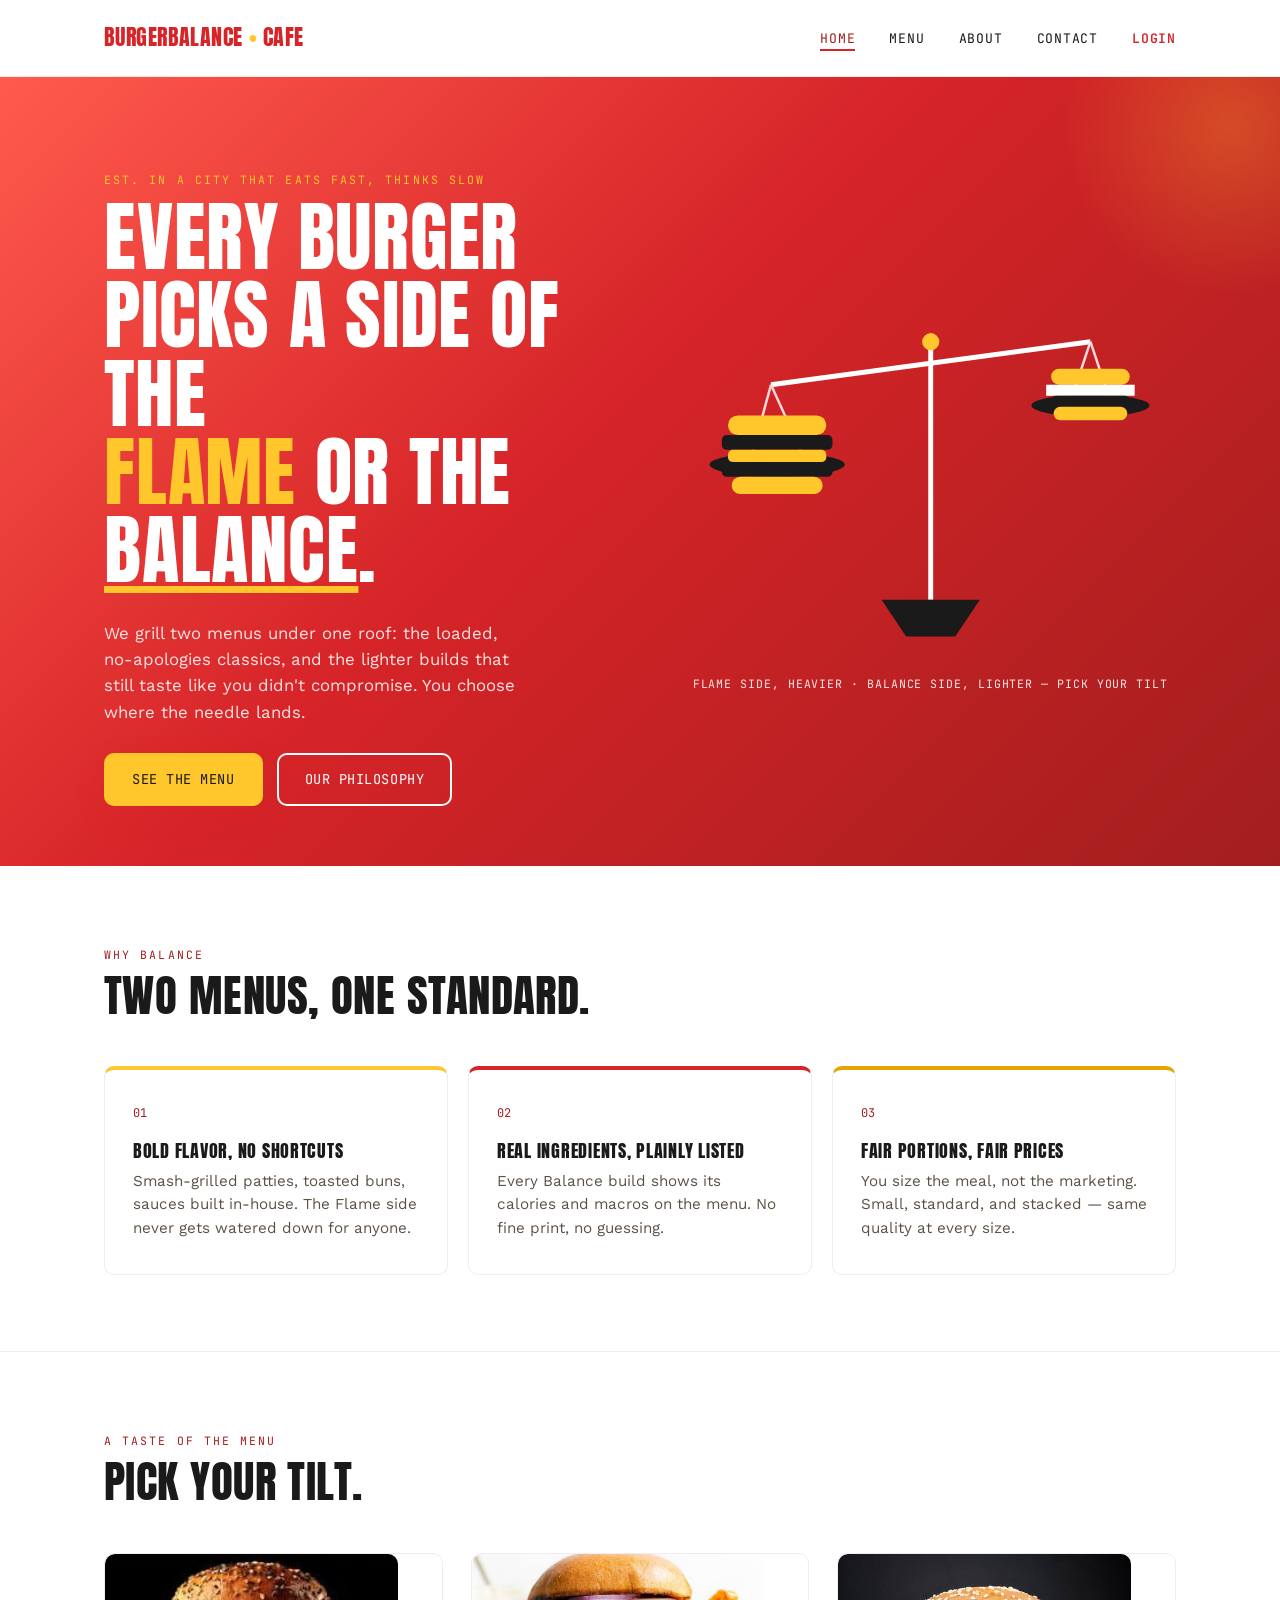
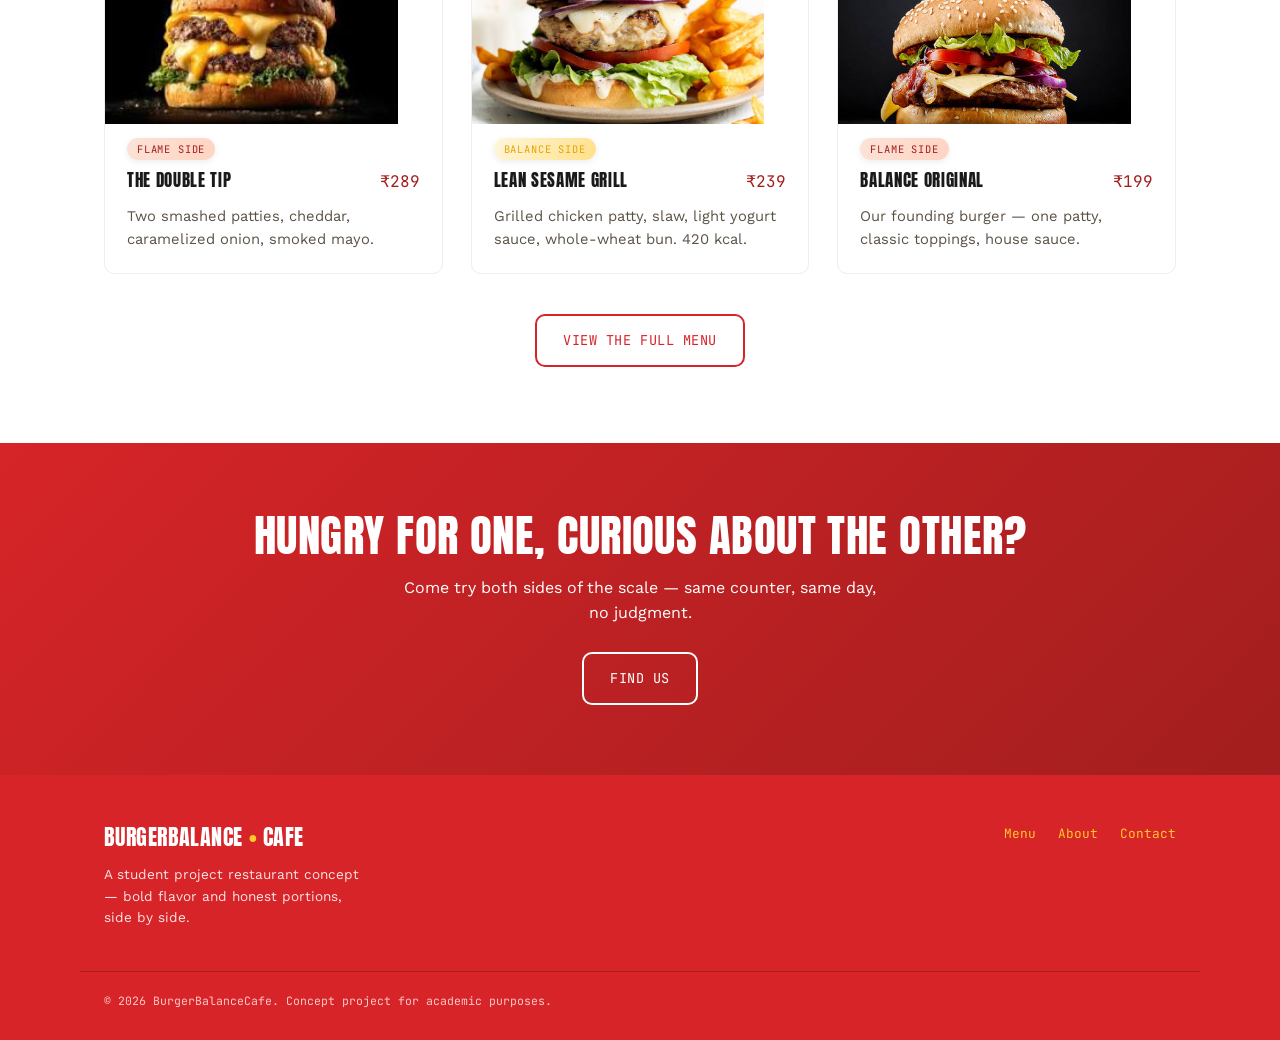
==== index.html @ 2a8407bd "Add files via upload" ====
<!DOCTYPE html>
<html lang="en">
<head>
<meta charset="UTF-8">
<meta name="viewport" content="width=device-width, initial-scale=1.0">
<title>BurgerBalanceCafe — Bold flavor, honest portions</title>
<meta name="description" content="BurgerBalanceCafe is a fast-food joint built on one idea: you shouldn't have to choose between a burger that hits hard and one that treats you right.">
<link rel="preconnect" href="https://fonts.googleapis.com">
<link href="https://fonts.googleapis.com/css2?family=Anton&family=Work+Sans:wght@400;500;600&family=JetBrains+Mono:wght@400;500&display=swap" rel="stylesheet">
<link rel="stylesheet" href="style.css">
</head>
<body>

<header class="site-header">
  <div class="wrap">
    <a href="index.html" class="logo">BURGERBALANCE<span class="dot">•</span>CAFE</a>
    <button class="nav-toggle" aria-label="Toggle menu" aria-expanded="false">
      <span></span><span></span><span></span>
    </button>
    <ul class="nav-links">
      <li><a href="index.html" aria-current="page">Home</a></li>
      <li><a href="menu.html">Menu</a></li>
      <li><a href="about.html">About</a></li>
      <li><a href="contact.html">Contact</a></li>
      <li><a href="login.html" class="nav-login">Login</a></li>
    </ul>
  </div>
</header>

<section class="hero">
  <div class="wrap">
    <div class="hero-copy">
      <span class="eyebrow">Est. in a city that eats fast, thinks slow</span>
      <h1>Every burger<br>picks a side of the<br><span class="flame-word">Flame</span> or the <span class="balance-word">Balance</span>.</h1>
      <p class="hero-sub">We grill two menus under one roof: the loaded, no-apologies classics, and the lighter builds that still taste like you didn't compromise. You choose where the needle lands.</p>
      <div class="hero-actions">
        <a href="menu.html" class="btn btn-flame">See the menu</a>
        <a href="about.html" class="btn btn-outline">Our philosophy</a>
      </div>
    </div>

    <div class="scale-figure">
      <svg viewBox="0 0 400 320" xmlns="http://www.w3.org/2000/svg" role="img" aria-label="Illustration of a balance scale weighing a loaded burger against a lighter, balanced burger">
        <!-- stand -->
        <line x1="200" y1="60" x2="200" y2="270" stroke="#FFFFFF" stroke-width="4"/>
        <polygon points="160,270 240,270 220,300 180,300" fill="#1A1A1A"/>
        <circle cx="200" cy="60" r="7" fill="#FFC72C"/>
        <!-- beam, tilted toward flame side -->
        <line x1="70" y1="95" x2="330" y2="60" stroke="#FFFFFF" stroke-width="4"/>
        <!-- left chains (flame, lower) -->
        <line x1="70" y1="95" x2="55" y2="150" stroke="#FFD9D9" stroke-width="2"/>
        <line x1="70" y1="95" x2="95" y2="150" stroke="#FFD9D9" stroke-width="2"/>
        <ellipse cx="75" cy="160" rx="55" ry="10" fill="#1A1A1A"/>
        <!-- flame burger stack -->
        <rect x="35" y="120" width="80" height="16" rx="8" fill="#FFC72C"/>
        <rect x="30" y="136" width="90" height="12" rx="4" fill="#1A1A1A"/>
        <rect x="35" y="148" width="80" height="10" rx="4" fill="#FFC72C"/>
        <rect x="30" y="158" width="90" height="12" rx="4" fill="#1A1A1A"/>
        <rect x="38" y="170" width="74" height="14" rx="7" fill="#FFC72C"/>

        <!-- right chains (balance, higher) -->
        <line x1="330" y1="60" x2="315" y2="105" stroke="#FFD9D9" stroke-width="2"/>
        <line x1="330" y1="60" x2="345" y2="105" stroke="#FFD9D9" stroke-width="2"/>
        <ellipse cx="330" cy="112" rx="48" ry="9" fill="#1A1A1A"/>
        <!-- balance burger, slimmer -->
        <rect x="298" y="82" width="64" height="13" rx="6.5" fill="#FFC72C"/>
        <rect x="294" y="95" width="72" height="9" fill="#FFFFFF"/>
        <rect x="298" y="104" width="64" height="9" rx="4" fill="#1A1A1A"/>
        <rect x="300" y="113" width="60" height="11" rx="5.5" fill="#FFC72C"/>
      </svg>
      <p class="scale-caption">Flame side, heavier · Balance side, lighter — pick your tilt</p>
    </div>
  </div>
</section>

<section class="section-cream">
  <div class="wrap">
    <div class="section-head">
      <span class="eyebrow">Why Balance</span>
      <h2>Two menus, one standard.</h2>
    </div>
    <div class="pillars">
      <div class="pillar">
        <span class="num">01</span>
        <h3>Bold flavor, no shortcuts</h3>
        <p>Smash-grilled patties, toasted buns, sauces built in-house. The Flame side never gets watered down for anyone.</p>
      </div>
      <div class="pillar">
        <span class="num">02</span>
        <h3>Real ingredients, plainly listed</h3>
        <p>Every Balance build shows its calories and macros on the menu. No fine print, no guessing.</p>
      </div>
      <div class="pillar">
        <span class="num">03</span>
        <h3>Fair portions, fair prices</h3>
        <p>You size the meal, not the marketing. Small, standard, and stacked — same quality at every size.</p>
      </div>
    </div>
  </div>
</section>

<section class="section-line">
  <div class="wrap">
    <div class="section-head">
      <span class="eyebrow">A taste of the menu</span>
      <h2>Pick your tilt.</h2>
    </div>
    <div class="menu-grid">
      <div class="dish">
        <img class="dish-img" src="double-tip.jpg" alt="The Double Tip">
      <span class="tag tag-flame">Flame side</span>
        <div class="dish-top"><h3>The Double Tip</h3><span class="dish-price">₹289</span></div>
        <p>Two smashed patties, cheddar, caramelized onion, smoked mayo.</p>
      </div>
      <div class="dish">
        <img class="dish-img" src="lean-sesame-grill.jpg" alt="Lean Sesame Grill">
      <span class="tag tag-balance">Balance side</span>
        <div class="dish-top"><h3>Lean Sesame Grill</h3><span class="dish-price">₹239</span></div>
        <p>Grilled chicken patty, slaw, light yogurt sauce, whole-wheat bun. 420 kcal.</p>
      </div>
      <div class="dish">
        <img class="dish-img" src="balance-original.jpg" alt="Balance Original">
      <span class="tag tag-flame">Flame side</span>
        <div class="dish-top"><h3>Balance Original</h3><span class="dish-price">₹199</span></div>
        <p>Our founding burger — one patty, classic toppings, house sauce.</p>
      </div>
    </div>
    <div style="margin-top:40px; text-align:center;">
      <a href="menu.html" class="btn btn-outline">View the full menu</a>
    </div>
  </div>
</section>

<section class="cta-band">
  <div class="wrap">
    <h2>Hungry for one, curious about the other?</h2>
    <p style="max-width:48ch; margin:0 auto 26px;">Come try both sides of the scale — same counter, same day, no judgment.</p>
    <a href="contact.html" class="btn btn-outline">Find us</a>
  </div>
</section>

<footer>
  <div class="wrap">
    <div>
      <a href="index.html" class="logo">BURGERBALANCE<span class="dot">•</span>CAFE</a>
      <p style="max-width:32ch; margin-top:10px; font-size:0.85rem;">A student project restaurant concept — bold flavor and honest portions, side by side.</p>
    </div>
    <ul class="foot-links">
      <li><a href="menu.html">Menu</a></li>
      <li><a href="about.html">About</a></li>
      <li><a href="contact.html">Contact</a></li>
    </ul>
  </div>
  <div class="wrap foot-bottom">© 2026 BurgerBalanceCafe. Concept project for academic purposes.</div>
</footer>

<script src="script.js"></script>
</body>
</html>
---- style.css ----
/* ==========================================================================
   BurgerBalanceCafe — Design tokens
   Concept: the brand lives in the tension between indulgence (Flame) and
   mindful eating (Balance). That tension is the signature visual motif —
   a tipping scale between a loaded burger and a balanced one.
   ========================================================================== */

:root {
  /* Color — red / yellow / white */
  --charcoal:      #1A1A1A;   /* near-black, used for text only */
  --cream:         #FFFFFF;   /* white background */
  --flame:         #D62428;   /* red — primary brand color */
  --flame-dark:    #A31E1E;   /* darker red for hover states */
  --flame-light:   #FF5A4D;   /* lighter red for gradients */
  --mustard:       #FFC72C;   /* yellow — secondary accent */
  --mustard-light: #FFE08A;   /* pale yellow for gradients */
  --balance-green: #E6A400;   /* deeper yellow/gold — Balance-side tag */
  --balance-light: #FFF6DC;   /* pale yellow — Balance-side tag background */
  --line:          #EEEEEE;   /* light gray hairline on white */
  --shadow-soft:   0 10px 30px rgba(214, 36, 40, 0.12);
  --shadow-lift:   0 16px 34px rgba(26, 26, 26, 0.14);

  /* Type */
  --font-display: "Anton", "Arial Narrow", sans-serif;
  --font-body: "Work Sans", "Segoe UI", sans-serif;
  --font-mono: "JetBrains Mono", monospace;

  /* Layout */
  --max-w: 1120px;
  --radius: 10px;
  --radius-sm: 6px;
}

* { box-sizing: border-box; }
html { scroll-behavior: smooth; }

body {
  margin: 0;
  font-family: var(--font-body);
  background: var(--cream);
  color: var(--charcoal);
  line-height: 1.55;
  -webkit-font-smoothing: antialiased;
}

img, svg { max-width: 100%; display: block; }
a { color: inherit; }

h1, h2, h3, .display {
  font-family: var(--font-display);
  text-transform: uppercase;
  letter-spacing: 0.01em;
  line-height: 1.02;
  margin: 0 0 0.4em;
  font-weight: 400;
}

h1 { font-size: clamp(2.6rem, 6vw, 5rem); }
h2 { font-size: clamp(1.8rem, 4vw, 2.8rem); }
h3 { font-size: 1.15rem; letter-spacing: 0.04em; }

p { margin: 0 0 1em; }

.eyebrow {
  font-family: var(--font-mono);
  font-size: 0.72rem;
  letter-spacing: 0.18em;
  text-transform: uppercase;
  color: var(--flame-dark);
  display: inline-block;
  margin-bottom: 0.8em;
}

.wrap {
  max-width: var(--max-w);
  margin: 0 auto;
  padding: 0 24px;
}

/* Buttons */
.btn {
  display: inline-flex;
  align-items: center;
  gap: 8px;
  font-family: var(--font-mono);
  font-size: 0.85rem;
  letter-spacing: 0.04em;
  text-transform: uppercase;
  text-decoration: none;
  padding: 14px 26px;
  border-radius: var(--radius);
  border: 2px solid transparent;
  cursor: pointer;
  transition: transform 0.18s ease, box-shadow 0.18s ease, background 0.18s ease, color 0.18s ease;
}
.btn-flame {
  background: linear-gradient(135deg, var(--flame-light), var(--flame));
  color: var(--cream);
  box-shadow: var(--shadow-soft);
}
.btn-flame:hover { background: linear-gradient(135deg, var(--flame), var(--flame-dark)); transform: translateY(-3px); box-shadow: var(--shadow-lift); }

.btn-outline {
  background: transparent;
  border-color: var(--flame);
  color: var(--flame);
}
.btn-outline:hover {
  background: var(--flame);
  color: var(--cream);
  transform: translateY(-3px);
  box-shadow: var(--shadow-soft);
}

/* ==========================================================================
   Header / nav
   ========================================================================== */

.site-header {
  position: sticky;
  top: 0;
  z-index: 50;
  background: var(--cream);
  border-bottom: 1px solid var(--line);
  transition: box-shadow 0.25s ease;
}
.site-header.scrolled { box-shadow: 0 6px 20px rgba(26, 26, 26, 0.08); }

.site-header .wrap {
  display: flex;
  align-items: center;
  justify-content: space-between;
  height: 76px;
}

.logo {
  font-family: var(--font-display);
  font-size: 1.35rem;
  text-transform: uppercase;
  letter-spacing: 0.02em;
  text-decoration: none;
  color: var(--flame);
  display: flex;
  align-items: baseline;
  gap: 6px;
}
.logo .dot { color: var(--mustard); }

.nav-links {
  display: flex;
  gap: 34px;
  list-style: none;
  margin: 0;
  padding: 0;
}
.nav-links a {
  font-family: var(--font-mono);
  font-size: 0.82rem;
  letter-spacing: 0.06em;
  text-transform: uppercase;
  text-decoration: none;
  position: relative;
  padding-bottom: 4px;
}
.nav-links a::after {
  content: "";
  position: absolute;
  left: 0; bottom: 0;
  width: 0; height: 2px;
  background: var(--flame);
  transition: width 0.2s ease;
}
.nav-links a:hover::after,
.nav-links a[aria-current="page"]::after { width: 100%; }
.nav-links a[aria-current="page"] { color: var(--flame-dark); }

.nav-links a.nav-login {
  color: var(--flame);
  font-weight: 600;
}
.nav-links a.nav-login::after { background: var(--flame); }

.nav-toggle {
  display: none;
  background: none;
  border: none;
  cursor: pointer;
  flex-direction: column;
  gap: 5px;
  padding: 8px;
}
.nav-toggle span {
  width: 24px; height: 2px;
  background: var(--charcoal);
  display: block;
}

@media (max-width: 760px) {
  .nav-toggle { display: flex; }
  .nav-links {
    position: absolute;
    top: 76px; left: 0; right: 0;
    background: var(--cream);
    flex-direction: column;
    gap: 0;
    border-bottom: 1px solid var(--line);
    max-height: 0;
    overflow: hidden;
    transition: max-height 0.25s ease;
  }
  .nav-links.open { max-height: 300px; }
  .nav-links li { border-top: 1px solid var(--line); }
  .nav-links a { display: block; padding: 16px 24px; }
}

/* ==========================================================================
   Hero + Balance Scale signature
   ========================================================================== */

.hero {
  background: linear-gradient(135deg, var(--flame-light) 0%, var(--flame) 45%, var(--flame-dark) 100%);
  color: var(--cream);
  padding: 90px 0 60px;
  overflow: hidden;
  position: relative;
}
.hero::before {
  content: "";
  position: absolute;
  top: -120px; right: -120px;
  width: 340px; height: 340px;
  background: radial-gradient(circle, rgba(255, 199, 44, 0.25), transparent 70%);
  pointer-events: none;
}
.hero .wrap {
  display: grid;
  grid-template-columns: 1.1fr 1fr;
  gap: 40px;
  align-items: center;
}
.hero-copy .eyebrow { color: var(--mustard); }
.hero h1 { color: var(--cream); }
.hero h1 .flame-word { color: var(--mustard); }
.hero h1 .balance-word { color: var(--cream); text-decoration: underline; text-decoration-color: var(--mustard); }
.hero-sub {
  max-width: 42ch;
  color: #FFE3E3;
  font-size: 1.05rem;
}
.hero-actions { display: flex; gap: 14px; margin-top: 28px; flex-wrap: wrap; }
.hero-actions .btn-flame { background: var(--mustard); color: var(--charcoal); }
.hero-actions .btn-flame:hover { background: #E6B326; }
.hero-actions .btn-outline { border-color: var(--cream); color: var(--cream); }
.hero-actions .btn-outline:hover { background: var(--cream); color: var(--flame); }

.scale-figure { position: relative; animation: float 5s ease-in-out infinite; }
@keyframes float {
  0%, 100% { transform: translateY(0); }
  50% { transform: translateY(-10px); }
}
.scale-caption {
  font-family: var(--font-mono);
  font-size: 0.72rem;
  letter-spacing: 0.08em;
  text-transform: uppercase;
  text-align: center;
  color: #FFE3E3;
  margin-top: 14px;
}

@media (max-width: 820px) {
  .hero .wrap { grid-template-columns: 1fr; }
  .scale-figure { order: -1; max-width: 320px; margin: 0 auto; }
}

/* ==========================================================================
   Sections
   ========================================================================== */

section { padding: 76px 0; }
.section-cream { background: var(--cream); }
.section-line { border-top: 1px solid var(--line); }

.section-head { max-width: 60ch; margin-bottom: 48px; }

.pillars {
  display: grid;
  grid-template-columns: repeat(3, 1fr);
  gap: 20px;
}
.pillar {
  background: var(--cream);
  padding: 34px 28px;
  border: 1px solid var(--line);
  border-top: 4px solid var(--mustard);
  border-radius: var(--radius);
  transition: transform 0.2s ease, box-shadow 0.2s ease, border-color 0.2s ease;
}
.pillar:nth-child(2) { border-top-color: var(--flame); }
.pillar:nth-child(3) { border-top-color: var(--balance-green); }
.pillar:hover { transform: translateY(-6px); box-shadow: var(--shadow-lift); }
.pillar .num {
  font-family: var(--font-mono);
  font-size: 0.75rem;
  color: var(--flame-dark);
  margin-bottom: 18px;
  display: block;
}
.pillar h3 { margin-bottom: 10px; }
.pillar p { color: #5B5245; font-size: 0.95rem; margin: 0; }

@media (max-width: 760px) {
  .pillars { grid-template-columns: 1fr; }
}

/* Menu preview / cards */
.menu-grid {
  display: grid;
  grid-template-columns: repeat(3, 1fr);
  gap: 28px;
}
@media (max-width: 900px) { .menu-grid { grid-template-columns: repeat(2, 1fr); } }
@media (max-width: 600px) { .menu-grid { grid-template-columns: 1fr; } }

.dish {
  border: 1px solid var(--line);
  padding: 22px;
  background: var(--cream);
  display: flex;
  flex-direction: column;
  gap: 10px;
  border-radius: var(--radius);
  overflow: hidden;
  transition: transform 0.2s ease, box-shadow 0.2s ease;
}
.dish:hover { transform: translateY(-6px); box-shadow: var(--shadow-lift); }
.dish-img {
  height: 170px;
  object-fit: cover;
  border-radius: var(--radius) var(--radius) 0 0;
  margin: -22px -22px 4px;
  width: calc(100% + 44px);
}
.dish-top { display: flex; justify-content: space-between; align-items: baseline; gap: 10px; }
.dish-top h3 { margin: 0; font-size: 1.05rem; }
.dish-price {
  font-family: var(--font-mono);
  color: var(--flame-dark);
  white-space: nowrap;
}
.dish p { color: #5B5245; font-size: 0.92rem; margin: 0; }
.tag {
  display: inline-block;
  font-family: var(--font-mono);
  font-size: 0.65rem;
  letter-spacing: 0.08em;
  text-transform: uppercase;
  padding: 3px 10px;
  border-radius: 999px;
  width: fit-content;
  box-shadow: 0 2px 6px rgba(26, 26, 26, 0.08);
}
.tag-flame { background: linear-gradient(120deg, #FBE3D8, #FFD3C2); color: var(--flame-dark); }
.tag-balance { background: linear-gradient(120deg, var(--balance-light), var(--mustard-light)); color: var(--balance-green); }

.menu-category { margin-bottom: 54px; }
.menu-category:last-child { margin-bottom: 0; }
.menu-category-head {
  display: flex;
  align-items: baseline;
  gap: 16px;
  margin-bottom: 24px;
  border-bottom: 2px solid var(--flame);
  padding-bottom: 10px;
}
.menu-category-head h2 { margin: 0; }
.menu-category-head span {
  font-family: var(--font-mono);
  font-size: 0.78rem;
  color: #8A8071;
}

/* CTA band */
.cta-band {
  background: linear-gradient(135deg, var(--flame), var(--flame-dark));
  color: var(--cream);
  text-align: center;
  padding: 70px 0;
}
.cta-band h2 { color: var(--cream); }
.cta-band .btn-outline { border-color: var(--cream); color: var(--cream); }
.cta-band .btn-outline:hover { background: var(--cream); color: var(--flame); }

/* About page bits */
.story-grid {
  display: grid;
  grid-template-columns: 1fr 1fr;
  gap: 56px;
  align-items: start;
}
@media (max-width: 800px) { .story-grid { grid-template-columns: 1fr; } }

.values-list { list-style: none; margin: 0; padding: 0; }
.values-list li {
  padding: 18px 0;
  border-top: 1px solid var(--line);
  display: grid;
  grid-template-columns: 90px 1fr;
  gap: 18px;
}
.values-list li:last-child { border-bottom: 1px solid var(--line); }
.values-list .v-label {
  font-family: var(--font-mono);
  font-size: 0.72rem;
  letter-spacing: 0.06em;
  text-transform: uppercase;
  color: var(--flame-dark);
}

.timeline { list-style: none; margin: 0; padding: 0; }
.timeline li {
  display: grid;
  grid-template-columns: 70px 1fr;
  gap: 18px;
  padding: 16px 0;
  border-top: 1px solid var(--line);
}
.timeline .yr { font-family: var(--font-mono); color: #8A8071; }

/* Contact page */
.contact-grid {
  display: grid;
  grid-template-columns: 1fr 1.2fr;
  gap: 56px;
}
@media (max-width: 800px) { .contact-grid { grid-template-columns: 1fr; } }

.info-block { margin-bottom: 28px; }
.info-block h3 { margin-bottom: 8px; }
.info-block p { color: #5B5245; margin: 0; }

.field { margin-bottom: 20px; }
.field label {
  display: block;
  font-family: var(--font-mono);
  font-size: 0.72rem;
  letter-spacing: 0.06em;
  text-transform: uppercase;
  margin-bottom: 8px;
  color: var(--charcoal);
}
.field input,
.field textarea {
  width: 100%;
  padding: 12px 14px;
  border: 1px solid var(--line);
  background: #fff;
  font-family: var(--font-body);
  font-size: 0.95rem;
  border-radius: var(--radius-sm);
  transition: box-shadow 0.2s ease, border-color 0.2s ease;
}
.field input:focus,
.field textarea:focus {
  outline: none;
  border-color: var(--flame);
  box-shadow: 0 0 0 4px rgba(214, 36, 40, 0.12);
}
.field textarea { resize: vertical; min-height: 130px; }
.form-note {
  font-family: var(--font-mono);
  font-size: 0.78rem;
  margin-top: 14px;
  min-height: 1.2em;
}
.form-note.ok { color: var(--balance-green); }
.form-note.err { color: var(--flame-dark); }

.map-lines {
  border: 1px dashed #D8CFC0;
  border-radius: var(--radius);
  padding: 40px 24px;
  text-align: center;
  color: #8A8071;
  font-family: var(--font-mono);
  font-size: 0.8rem;
  background: var(--balance-light);
}

/* Login page */
.auth-wrap {
  max-width: 420px;
  margin: 0 auto;
}
.auth-card {
  border: 1px solid var(--line);
  padding: 40px 32px;
  background: var(--cream);
  border-radius: var(--radius);
  box-shadow: var(--shadow-soft);
}
.auth-card h1 { font-size: 1.9rem; margin-bottom: 10px; }
.auth-card .hero-sub {
  color: #5B5245;
  font-size: 0.95rem;
  max-width: none;
}
.auth-card .btn { width: 100%; justify-content: center; margin-top: 6px; }
.field-row {
  display: flex;
  align-items: center;
  justify-content: space-between;
  margin-bottom: 20px;
}
.field-row label {
  font-family: var(--font-mono);
  font-size: 0.78rem;
  color: #5B5245;
  display: flex;
  align-items: center;
  gap: 8px;
}
.field-row a {
  font-family: var(--font-mono);
  font-size: 0.78rem;
  color: var(--flame-dark);
  text-decoration: none;
}
.field-row a:hover { text-decoration: underline; }
.auth-switch {
  text-align: center;
  margin-top: 22px;
  font-family: var(--font-mono);
  font-size: 0.82rem;
  color: #5B5245;
}
.auth-switch a { color: var(--flame-dark); text-decoration: none; font-weight: 600; }
.auth-switch a:hover { text-decoration: underline; }

/* ==========================================================================
   Footer
   ========================================================================== */

footer {
  background: var(--flame);
  color: #FFE3E3;
  padding: 46px 0 30px;
}
footer .wrap {
  display: flex;
  justify-content: space-between;
  flex-wrap: wrap;
  gap: 24px;
}
footer .logo { color: var(--cream); }
footer .foot-links { list-style: none; display: flex; gap: 22px; padding: 0; margin: 0; }
footer .foot-links a { text-decoration: none; font-family: var(--font-mono); font-size: 0.8rem; color: var(--mustard); }
footer .foot-bottom {
  margin-top: 30px;
  padding-top: 20px;
  border-top: 1px solid #A31E1E;
  font-family: var(--font-mono);
  font-size: 0.72rem;
  color: #FFC7C7;
}

/* Scroll-reveal animation */
.reveal { opacity: 0; transform: translateY(18px); transition: opacity 0.5s ease, transform 0.5s ease; }
.reveal-in { opacity: 1; transform: translateY(0); }

/* Reduced motion */
@media (prefers-reduced-motion: reduce) {
  * { transition: none !important; scroll-behavior: auto !important; animation: none !important; }
  .reveal { opacity: 1; transform: none; }
}
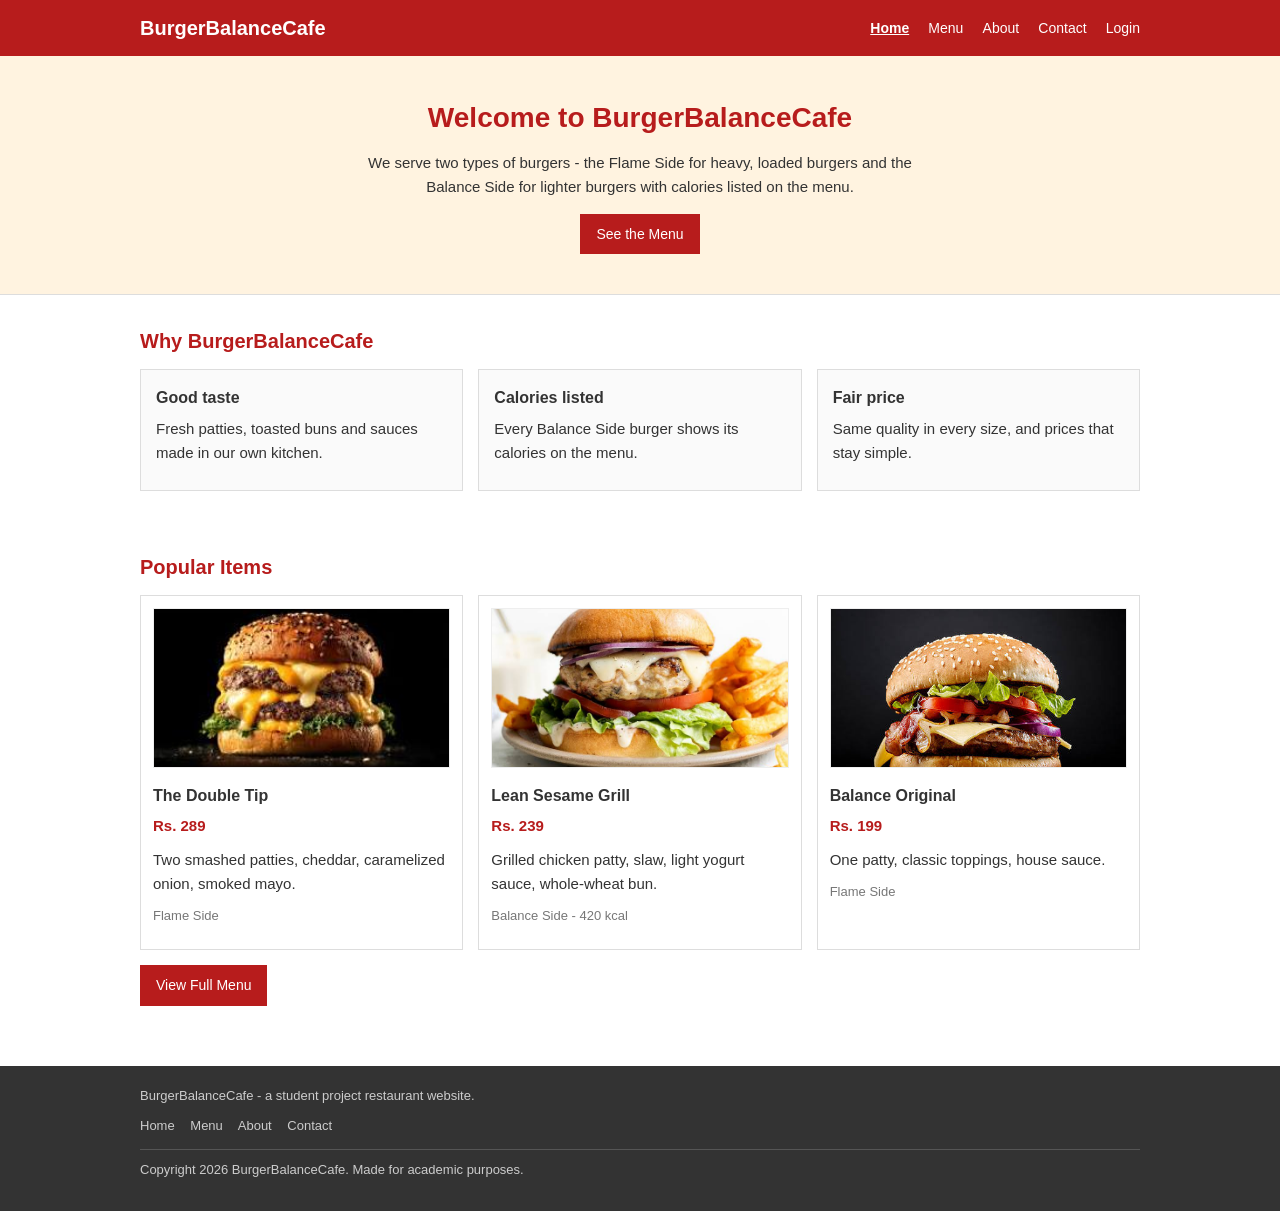
==== commit 923c0902: "Add files via upload" ====
--- a/index.html
+++ b/index.html
@@ -3,155 +3,418 @@
 <head>
 <meta charset="UTF-8">
 <meta name="viewport" content="width=device-width, initial-scale=1.0">
-<title>BurgerBalanceCafe — Bold flavor, honest portions</title>
-<meta name="description" content="BurgerBalanceCafe is a fast-food joint built on one idea: you shouldn't have to choose between a burger that hits hard and one that treats you right.">
-<link rel="preconnect" href="https://fonts.googleapis.com">
-<link href="https://fonts.googleapis.com/css2?family=Anton&family=Work+Sans:wght@400;500;600&family=JetBrains+Mono:wght@400;500&display=swap" rel="stylesheet">
-<link rel="stylesheet" href="style.css">
+<title>BurgerBalanceCafe - Home</title>
+<style>
+/* BurgerBalanceCafe - stylesheet */
+
+* {
+  margin: 0;
+  padding: 0;
+  box-sizing: border-box;
+}
+
+body {
+  font-family: Arial, Helvetica, sans-serif;
+  font-size: 15px;
+  color: #333;
+  background-color: #fff;
+  line-height: 1.6;
+}
+
+.container {
+  width: 90%;
+  max-width: 1000px;
+  margin: 0 auto;
+}
+
+/* Header */
+header {
+  background-color: #b71c1c;
+  padding: 12px 0;
+}
+
+header .container {
+  display: flex;
+  justify-content: space-between;
+  align-items: center;
+  flex-wrap: wrap;
+}
+
+.logo {
+  color: #fff;
+  font-size: 20px;
+  font-weight: bold;
+  text-decoration: none;
+}
+
+nav ul {
+  list-style: none;
+}
+
+nav ul li {
+  display: inline-block;
+  margin-left: 15px;
+}
+
+nav ul li a {
+  color: #fff;
+  text-decoration: none;
+  font-size: 14px;
+}
+
+nav ul li a:hover {
+  text-decoration: underline;
+}
+
+nav ul li a.active {
+  font-weight: bold;
+  text-decoration: underline;
+}
+
+/* Page title */
+.page-title {
+  background-color: #f2f2f2;
+  padding: 25px 0;
+  border-bottom: 1px solid #ddd;
+}
+
+.page-title h1 {
+  font-size: 26px;
+  color: #b71c1c;
+}
+
+.page-title p {
+  margin-top: 6px;
+  font-size: 14px;
+}
+
+/* Sections */
+section {
+  padding: 30px 0;
+}
+
+h2 {
+  font-size: 20px;
+  color: #b71c1c;
+  margin-bottom: 12px;
+}
+
+h3 {
+  font-size: 16px;
+  margin-bottom: 6px;
+}
+
+p {
+  margin-bottom: 10px;
+}
+
+/* Home banner */
+.banner {
+  background-color: #fff3e0;
+  padding: 40px 0;
+  text-align: center;
+  border-bottom: 1px solid #ddd;
+}
+
+.banner h1 {
+  font-size: 28px;
+  color: #b71c1c;
+  margin-bottom: 10px;
+}
+
+.banner p {
+  max-width: 600px;
+  margin: 0 auto 15px auto;
+}
+
+/* Buttons */
+.btn {
+  display: inline-block;
+  background-color: #b71c1c;
+  color: #fff;
+  padding: 9px 16px;
+  border: none;
+  text-decoration: none;
+  font-size: 14px;
+  cursor: pointer;
+  font-family: Arial, Helvetica, sans-serif;
+}
+
+.btn:hover {
+  background-color: #8e1616;
+}
+
+/* Boxes (why us section) */
+.boxes {
+  display: flex;
+  flex-wrap: wrap;
+  gap: 15px;
+}
+
+.box {
+  flex: 1 1 250px;
+  border: 1px solid #ddd;
+  padding: 15px;
+  background-color: #fafafa;
+}
+
+/* Menu items */
+.items {
+  display: flex;
+  flex-wrap: wrap;
+  gap: 15px;
+}
+
+.item {
+  flex: 1 1 280px;
+  border: 1px solid #ddd;
+  padding: 12px;
+  background-color: #fff;
+}
+
+.item img {
+  width: 100%;
+  height: 160px;
+  object-fit: cover;
+  border: 1px solid #eee;
+  margin-bottom: 8px;
+}
+
+.item .price {
+  color: #b71c1c;
+  font-weight: bold;
+}
+
+.item .info {
+  font-size: 13px;
+  color: #777;
+}
+
+.sub-heading {
+  border-bottom: 1px solid #ddd;
+  padding-bottom: 6px;
+  margin-bottom: 15px;
+}
+
+/* Tables and lists */
+ul.simple-list {
+  margin-left: 20px;
+  margin-bottom: 10px;
+}
+
+/* Contact */
+.two-column {
+  display: flex;
+  flex-wrap: wrap;
+  gap: 25px;
+}
+
+.two-column > div {
+  flex: 1 1 300px;
+}
+
+.map-box {
+  border: 1px dashed #bbb;
+  background-color: #fafafa;
+  padding: 30px 10px;
+  text-align: center;
+  font-size: 13px;
+  color: #888;
+}
+
+/* Forms */
+form label {
+  display: block;
+  margin-bottom: 4px;
+  font-size: 14px;
+}
+
+form input[type="text"],
+form input[type="email"],
+form input[type="tel"],
+form input[type="password"],
+form textarea {
+  width: 100%;
+  padding: 8px;
+  border: 1px solid #ccc;
+  font-family: Arial, Helvetica, sans-serif;
+  font-size: 14px;
+  margin-bottom: 12px;
+}
+
+form textarea {
+  height: 110px;
+}
+
+.form-box {
+  border: 1px solid #ddd;
+  padding: 20px;
+  max-width: 420px;
+  background-color: #fafafa;
+}
+
+.form-note {
+  font-size: 13px;
+  margin-top: 10px;
+}
+
+.form-note.ok {
+  color: #2e7d32;
+}
+
+.form-note.err {
+  color: #b71c1c;
+}
+
+.form-row {
+  display: flex;
+  justify-content: space-between;
+  align-items: center;
+  font-size: 13px;
+  margin-bottom: 12px;
+}
+
+.form-row a {
+  color: #b71c1c;
+}
+
+.small-text {
+  font-size: 13px;
+  margin-top: 12px;
+}
+
+.small-text a {
+  color: #b71c1c;
+}
+
+/* Footer */
+footer {
+  background-color: #333;
+  color: #ccc;
+  padding: 20px 0;
+  font-size: 13px;
+  margin-top: 20px;
+}
+
+footer a {
+  color: #ccc;
+  text-decoration: none;
+  margin-right: 12px;
+}
+
+footer a:hover {
+  text-decoration: underline;
+}
+
+.copyright {
+  border-top: 1px solid #555;
+  margin-top: 12px;
+  padding-top: 10px;
+}
+
+/* Small screens */
+@media (max-width: 600px) {
+  header .container {
+    display: block;
+    text-align: center;
+  }
+
+  nav ul {
+    margin-top: 10px;
+  }
+
+  nav ul li {
+    margin: 0 8px;
+  }
+}
+</style>
 </head>
 <body>
 
-<header class="site-header">
-  <div class="wrap">
-    <a href="index.html" class="logo">BURGERBALANCE<span class="dot">•</span>CAFE</a>
-    <button class="nav-toggle" aria-label="Toggle menu" aria-expanded="false">
-      <span></span><span></span><span></span>
-    </button>
-    <ul class="nav-links">
-      <li><a href="index.html" aria-current="page">Home</a></li>
-      <li><a href="menu.html">Menu</a></li>
-      <li><a href="about.html">About</a></li>
-      <li><a href="contact.html">Contact</a></li>
-      <li><a href="login.html" class="nav-login">Login</a></li>
-    </ul>
+<header>
+  <div class="container">
+    <a href="index.html" class="logo">BurgerBalanceCafe</a>
+    <nav>
+      <ul>
+        <li><a href="index.html" class="active">Home</a></li>
+        <li><a href="menu.html">Menu</a></li>
+        <li><a href="about.html">About</a></li>
+        <li><a href="contact.html">Contact</a></li>
+        <li><a href="login.html" class="nav-login">Login</a></li>
+      </ul>
+    </nav>
   </div>
 </header>
 
-<section class="hero">
-  <div class="wrap">
-    <div class="hero-copy">
-      <span class="eyebrow">Est. in a city that eats fast, thinks slow</span>
-      <h1>Every burger<br>picks a side of the<br><span class="flame-word">Flame</span> or the <span class="balance-word">Balance</span>.</h1>
-      <p class="hero-sub">We grill two menus under one roof: the loaded, no-apologies classics, and the lighter builds that still taste like you didn't compromise. You choose where the needle lands.</p>
-      <div class="hero-actions">
-        <a href="menu.html" class="btn btn-flame">See the menu</a>
-        <a href="about.html" class="btn btn-outline">Our philosophy</a>
-      </div>
-    </div>
-
-    <div class="scale-figure">
-      <svg viewBox="0 0 400 320" xmlns="http://www.w3.org/2000/svg" role="img" aria-label="Illustration of a balance scale weighing a loaded burger against a lighter, balanced burger">
-        <!-- stand -->
-        <line x1="200" y1="60" x2="200" y2="270" stroke="#FFFFFF" stroke-width="4"/>
-        <polygon points="160,270 240,270 220,300 180,300" fill="#1A1A1A"/>
-        <circle cx="200" cy="60" r="7" fill="#FFC72C"/>
-        <!-- beam, tilted toward flame side -->
-        <line x1="70" y1="95" x2="330" y2="60" stroke="#FFFFFF" stroke-width="4"/>
-        <!-- left chains (flame, lower) -->
-        <line x1="70" y1="95" x2="55" y2="150" stroke="#FFD9D9" stroke-width="2"/>
-        <line x1="70" y1="95" x2="95" y2="150" stroke="#FFD9D9" stroke-width="2"/>
-        <ellipse cx="75" cy="160" rx="55" ry="10" fill="#1A1A1A"/>
-        <!-- flame burger stack -->
-        <rect x="35" y="120" width="80" height="16" rx="8" fill="#FFC72C"/>
-        <rect x="30" y="136" width="90" height="12" rx="4" fill="#1A1A1A"/>
-        <rect x="35" y="148" width="80" height="10" rx="4" fill="#FFC72C"/>
-        <rect x="30" y="158" width="90" height="12" rx="4" fill="#1A1A1A"/>
-        <rect x="38" y="170" width="74" height="14" rx="7" fill="#FFC72C"/>
-
-        <!-- right chains (balance, higher) -->
-        <line x1="330" y1="60" x2="315" y2="105" stroke="#FFD9D9" stroke-width="2"/>
-        <line x1="330" y1="60" x2="345" y2="105" stroke="#FFD9D9" stroke-width="2"/>
-        <ellipse cx="330" cy="112" rx="48" ry="9" fill="#1A1A1A"/>
-        <!-- balance burger, slimmer -->
-        <rect x="298" y="82" width="64" height="13" rx="6.5" fill="#FFC72C"/>
-        <rect x="294" y="95" width="72" height="9" fill="#FFFFFF"/>
-        <rect x="298" y="104" width="64" height="9" rx="4" fill="#1A1A1A"/>
-        <rect x="300" y="113" width="60" height="11" rx="5.5" fill="#FFC72C"/>
-      </svg>
-      <p class="scale-caption">Flame side, heavier · Balance side, lighter — pick your tilt</p>
+<div class="banner">
+  <div class="container">
+    <h1>Welcome to BurgerBalanceCafe</h1>
+    <p>We serve two types of burgers - the Flame Side for heavy, loaded burgers and the Balance Side for lighter burgers with calories listed on the menu.</p>
+    <a href="menu.html" class="btn">See the Menu</a>
+  </div>
+</div>
+
+<section>
+  <div class="container">
+    <h2>Why BurgerBalanceCafe</h2>
+    <div class="boxes">
+      <div class="box">
+        <h3>Good taste</h3>
+        <p>Fresh patties, toasted buns and sauces made in our own kitchen.</p>
+      </div>
+      <div class="box">
+        <h3>Calories listed</h3>
+        <p>Every Balance Side burger shows its calories on the menu.</p>
+      </div>
+      <div class="box">
+        <h3>Fair price</h3>
+        <p>Same quality in every size, and prices that stay simple.</p>
+      </div>
     </div>
   </div>
 </section>
 
-<section class="section-cream">
-  <div class="wrap">
-    <div class="section-head">
-      <span class="eyebrow">Why Balance</span>
-      <h2>Two menus, one standard.</h2>
+<section>
+  <div class="container">
+    <h2>Popular Items</h2>
+    <div class="items">
+      <div class="item">
+        <img src="double-tip.jpg" alt="The Double Tip">
+        <h3>The Double Tip</h3>
+        <p class="price">Rs. 289</p>
+        <p>Two smashed patties, cheddar, caramelized onion, smoked mayo.</p>
+        <p class="info">Flame Side</p>
+      </div>
+      <div class="item">
+        <img src="lean-sesame-grill.jpg" alt="Lean Sesame Grill">
+        <h3>Lean Sesame Grill</h3>
+        <p class="price">Rs. 239</p>
+        <p>Grilled chicken patty, slaw, light yogurt sauce, whole-wheat bun.</p>
+        <p class="info">Balance Side - 420 kcal</p>
+      </div>
+      <div class="item">
+        <img src="balance-original.jpg" alt="Balance Original">
+        <h3>Balance Original</h3>
+        <p class="price">Rs. 199</p>
+        <p>One patty, classic toppings, house sauce.</p>
+        <p class="info">Flame Side</p>
+      </div>
     </div>
-    <div class="pillars">
-      <div class="pillar">
-        <span class="num">01</span>
-        <h3>Bold flavor, no shortcuts</h3>
-        <p>Smash-grilled patties, toasted buns, sauces built in-house. The Flame side never gets watered down for anyone.</p>
-      </div>
-      <div class="pillar">
-        <span class="num">02</span>
-        <h3>Real ingredients, plainly listed</h3>
-        <p>Every Balance build shows its calories and macros on the menu. No fine print, no guessing.</p>
-      </div>
-      <div class="pillar">
-        <span class="num">03</span>
-        <h3>Fair portions, fair prices</h3>
-        <p>You size the meal, not the marketing. Small, standard, and stacked — same quality at every size.</p>
-      </div>
-    </div>
+    <p style="margin-top:15px;"><a href="menu.html" class="btn">View Full Menu</a></p>
   </div>
 </section>
 
-<section class="section-line">
-  <div class="wrap">
-    <div class="section-head">
-      <span class="eyebrow">A taste of the menu</span>
-      <h2>Pick your tilt.</h2>
-    </div>
-    <div class="menu-grid">
-      <div class="dish">
-        <img class="dish-img" src="double-tip.jpg" alt="The Double Tip">
-      <span class="tag tag-flame">Flame side</span>
-        <div class="dish-top"><h3>The Double Tip</h3><span class="dish-price">₹289</span></div>
-        <p>Two smashed patties, cheddar, caramelized onion, smoked mayo.</p>
-      </div>
-      <div class="dish">
-        <img class="dish-img" src="lean-sesame-grill.jpg" alt="Lean Sesame Grill">
-      <span class="tag tag-balance">Balance side</span>
-        <div class="dish-top"><h3>Lean Sesame Grill</h3><span class="dish-price">₹239</span></div>
-        <p>Grilled chicken patty, slaw, light yogurt sauce, whole-wheat bun. 420 kcal.</p>
-      </div>
-      <div class="dish">
-        <img class="dish-img" src="balance-original.jpg" alt="Balance Original">
-      <span class="tag tag-flame">Flame side</span>
-        <div class="dish-top"><h3>Balance Original</h3><span class="dish-price">₹199</span></div>
-        <p>Our founding burger — one patty, classic toppings, house sauce.</p>
-      </div>
-    </div>
-    <div style="margin-top:40px; text-align:center;">
-      <a href="menu.html" class="btn btn-outline">View the full menu</a>
-    </div>
+<footer>
+  <div class="container">
+    <p>BurgerBalanceCafe - a student project restaurant website.</p>
+    <p>
+      <a href="index.html">Home</a>
+      <a href="menu.html">Menu</a>
+      <a href="about.html">About</a>
+      <a href="contact.html">Contact</a>
+    </p>
+    <p class="copyright">Copyright 2026 BurgerBalanceCafe. Made for academic purposes.</p>
   </div>
-</section>
-
-<section class="cta-band">
-  <div class="wrap">
-    <h2>Hungry for one, curious about the other?</h2>
-    <p style="max-width:48ch; margin:0 auto 26px;">Come try both sides of the scale — same counter, same day, no judgment.</p>
-    <a href="contact.html" class="btn btn-outline">Find us</a>
-  </div>
-</section>
-
-<footer>
-  <div class="wrap">
-    <div>
-      <a href="index.html" class="logo">BURGERBALANCE<span class="dot">•</span>CAFE</a>
-      <p style="max-width:32ch; margin-top:10px; font-size:0.85rem;">A student project restaurant concept — bold flavor and honest portions, side by side.</p>
-    </div>
-    <ul class="foot-links">
-      <li><a href="menu.html">Menu</a></li>
-      <li><a href="about.html">About</a></li>
-      <li><a href="contact.html">Contact</a></li>
-    </ul>
-  </div>
-  <div class="wrap foot-bottom">© 2026 BurgerBalanceCafe. Concept project for academic purposes.</div>
 </footer>
 
 <script src="script.js"></script>
